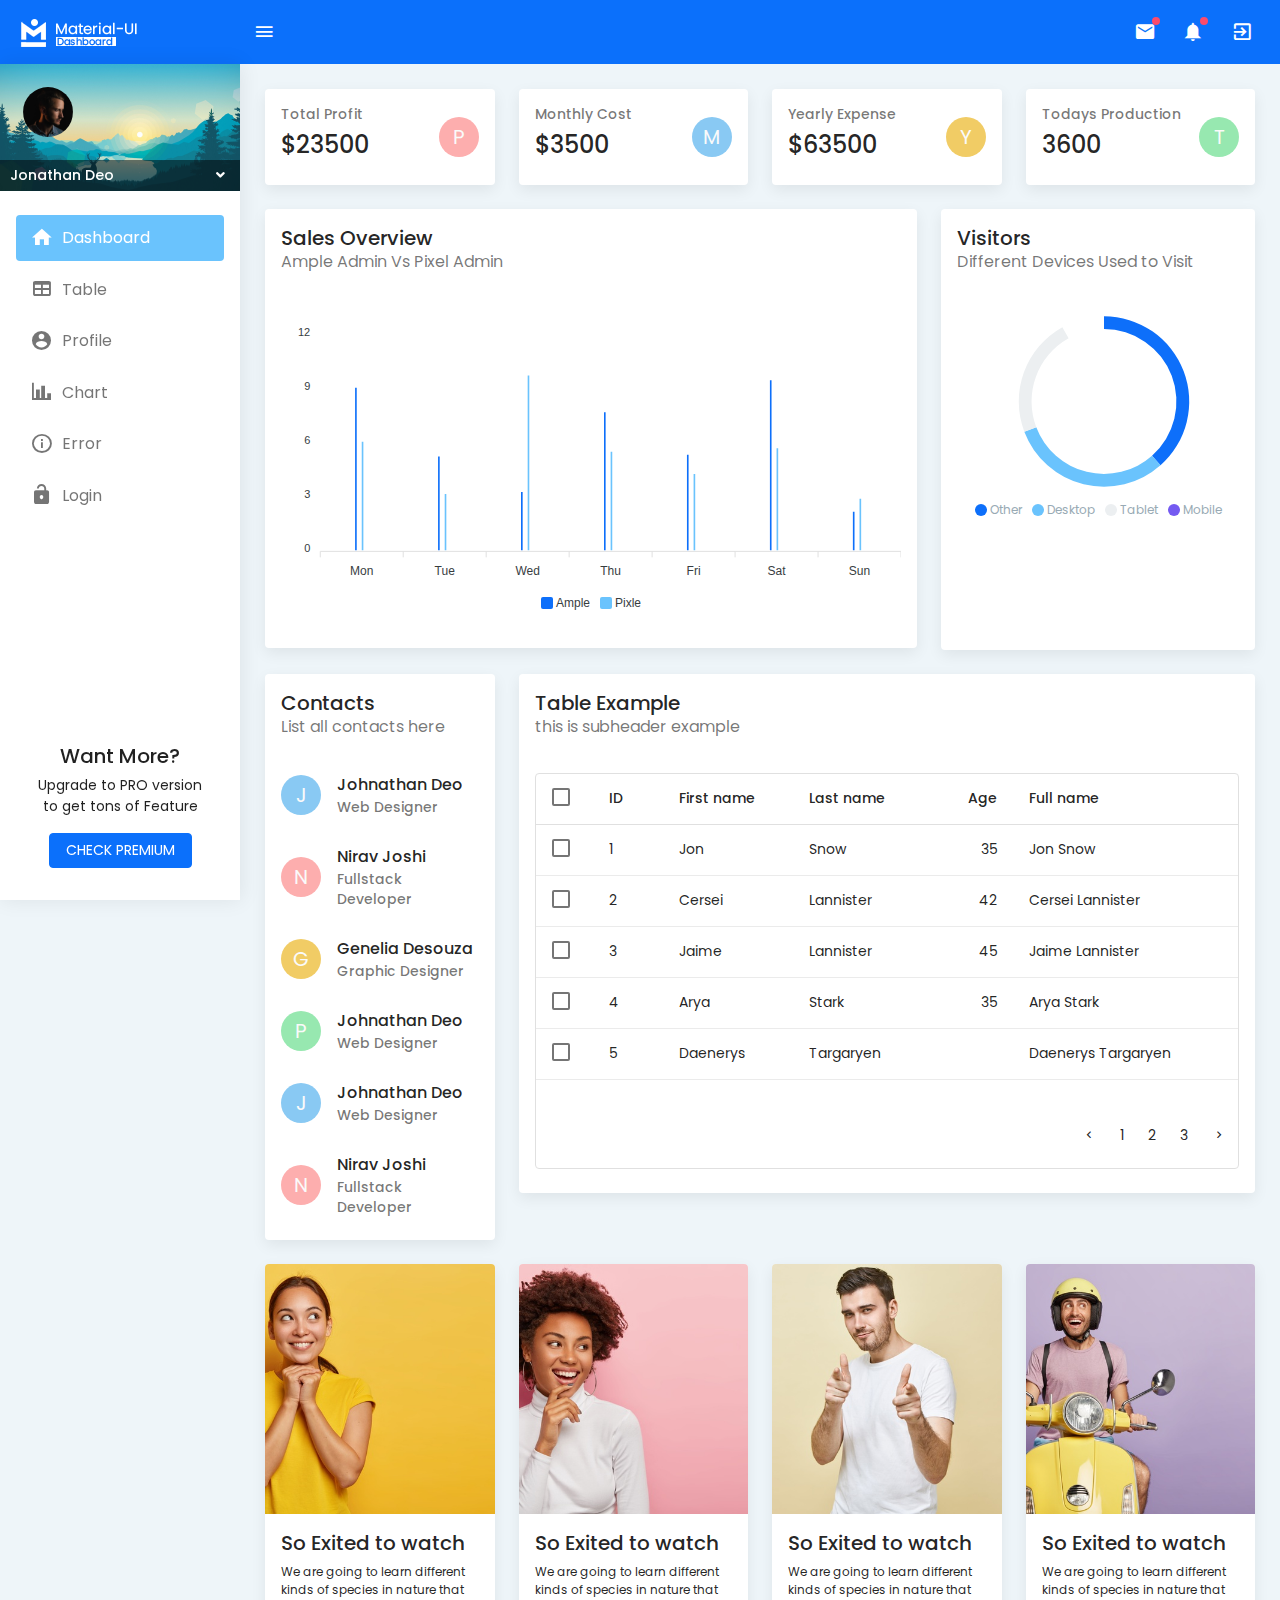
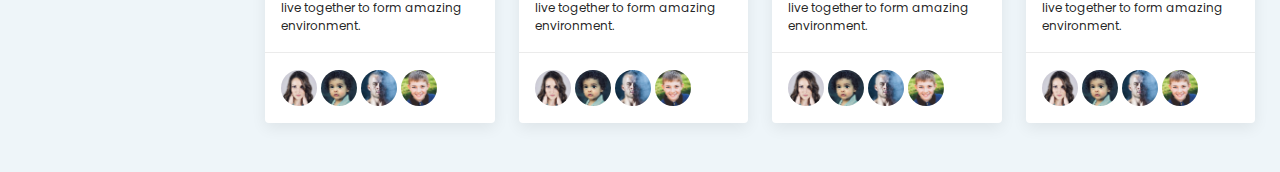
==== index.html @ 7cdb36c3 "Added Sections" ====
<!doctype html>
<html lang="en">
  <head>
    <!-- Required meta tags -->
    <meta charset="utf-8">
    <meta name="viewport" content="width=device-width, initial-scale=1">

    <!-- Css file -->
    <link rel="stylesheet" href="./css/style.css">
    <link rel="stylesheet" href="./apexcharts-bundle/dist/apexcharts.css">
    <title>Material-Ui Dashboard Free Bootstrap App - by Wrappixel</title>
  </head>
  <body>

    <!-- Header start -->
    <header class="top-navbar">
      <nav class="navbar navbar-expand-md navbar-light">
        <a class="d-block d-md-none sidebar-toggler" href="javascript:void(0)"><i class="fas fa-bars"></i></a>
        <div class="navbar-header">
          <a class="navbar-brand" href="index.html">
            <span>
              <img src="./images/logo-light-icon.png" alt="">
            </span>
            <span class="logo-text">
              <img src="./images/logo-light-text.png" alt="">
            </span>
          </a>
        </div>

        <button class="navbar-toggler shadow-none border-0" type="button" data-bs-toggle="collapse" data-bs-target="#navbarSupportedContent"
        aria-controls="navbarSupportedContent" aria-expanded="false" aria-label="Toggle navigation">
        <i class=" fas fa-ellipsis-h"></i>
        </button>

        <div class="collapse navbar-collapse" id="navbarSupportedContent">
          <ul class="navbar-nav me-auto toggle-minimize">
            <li class="nav-item">
              <a class="nav-link active" aria-current="page" href="#"><i class="mdi mdi-menu"></i></a>
            </li>
          </ul>
          <ul class="navbar-nav">
            <li class="nav-item dropdown">
              <a class="nav-link dropdown-toggle" href="#" id="navbarDropdown" role="button" data-bs-toggle="dropdown"
                aria-expanded="false">
                <i class="mdi mdi-email"></i>
                <div class="notify">
                  <span class="point"></span>
                </div>
              </a>
            </li>
            <li class="nav-item dropdown">
              <a class="nav-link dropdown-toggle" href="#" id="navbarDropdown" role="button" data-bs-toggle="dropdown"
                aria-expanded="false">
                <i class="mdi mdi-bell"></i>
                <div class="notify">
                  <span class="point"></span>
                </div>
              </a>
            </li>
            <li class="nav-item">
              <a class="nav-link active" aria-current="page" href="#"><i class="mdi mdi-login-variant"></i></a>
            </li>
          </ul>
        </div>
      </nav>
    </header>
    <!-- Header end -->

    <!-- Left sidebar start-->
    <aside class="left-sidebar">
      <div class="scroll-sidebar">
        <div class="user-profile">
          <div class="profile-img">
            <img class="img-fluid rounded-circle" src="./images/users/user_1.png" alt="">
          </div>
          <div class="profile-text dropdown">
            <a class="dropdown-toggle text-white d-flex align-items-center justify-content-between" href="#" role="button" id="dropdownMenuLink" data-bs-toggle="dropdown" aria-expanded="false">
              <span>Jonathan Deo</span> 
              <i class="fas fa-angle-down "></i>
            </a>
            <ul class="dropdown-menu" aria-labelledby="dropdownMenuLink">
              <li><a class="dropdown-item" href="#">Profile</a></li>
              <li><a class="dropdown-item" href="#">My account</a></li>
              <li><a class="dropdown-item" href="#">Logout</a></li>
            </ul>
          </div>
        </div>

        <nav class="sidebar-nav"> 
          <ul>
            <li class="sidebar-item">
              <a href="index.html" class="sidebar-link active">
                <i class="mdi mdi-home"></i>
                <span class="hide-menu">Dashboard</span>
              </a>
            </li>
            <li class="sidebar-item">
              <a href="table.html" class="sidebar-link">
                <i class="mdi mdi-table"></i>
                <span class="hide-menu">Table</span>
              </a>
            </li>
            <li class="sidebar-item">
              <a href="profile.html" class="sidebar-link">
                <i class="mdi mdi-account-circle"></i>
                <span class="hide-menu">Profile</span>
              </a>
            </li>
            <li class="sidebar-item">
              <a href="chart.html" class="sidebar-link">
                <i class="mdi mdi-chart-bar"></i>
                <span class="hide-menu">Chart</span>
              </a>
            </li>
            <li class="sidebar-item">
              <a href="error.html" class="sidebar-link">
                <i class="mdi mdi-information-outline"></i>
                <span class="hide-menu">Error</span>
              </a>
            </li>
            <li class="sidebar-item">
              <a href="login.html" class="sidebar-link">
                <i class="mdi mdi-lock-open"></i>
                <span class="hide-menu">Login</span>
              </a>
            </li>
          </ul>
        </nav>
        <div class="flex-grow-1"></div>
        <div class="feature-box text-center">
          <h4>Want More?</h4>
          <p>Upgrade to PRO version to get tons of Feature</p>
          <button class="btn btn-primary mt-3">Check Premium</button>
        </div>
      </div>
    </aside>
    <!-- left sidebar end -->

    <div class="main-wrapper">
      <div class="container-fluid">
        <div class="row">
          <div class="col-xl-3">
            <div class="card">
              <div class="card-body">
                <div class="d-flex justify-content-between align-items-center">
                  <div>
                    <h6 class="text-secondary">Total Profit</h6>
                    <h3>$23500</h3>
                  </div>
                  <div class="rounded bg-pink rounded-circle text-center">P</div>
                </div>
              </div>
            </div>
          </div>
          <div class="col-xl-3">
            <div class="card">
              <div class="card-body">
                <div class="d-flex justify-content-between align-items-center">
                  <div>
                    <h6 class="text-secondary">Monthly Cost</h6>
                    <h3>$3500</h3>
                  </div>
                  <div class="rounded bg-info rounded-circle text-center">M</div>
                </div>
              </div>
            </div>
          </div>
          <div class="col-xl-3">
            <div class="card">
              <div class="card-body">
                <div class="d-flex justify-content-between align-items-center">
                  <div>
                    <h6 class="text-secondary">Yearly Expense</h6>
                    <h3>$63500</h3>
                  </div>
                  <div class="rounded bg-warning rounded-circle text-center">Y</div>
                </div>
              </div>
            </div>
          </div>
          <div class="col-xl-3">
            <div class="card">
              <div class="card-body">
                <div class="d-flex justify-content-between align-items-center">
                  <div>
                    <h6 class="text-secondary">Todays Production</h6>
                    <h3>3600</h3>
                  </div>
                  <div class="rounded bg-success rounded-circle text-center">T</div>
                </div>
              </div>
            </div>
          </div>
        </div>

        <div class="row">
          <div class="col-xl-8">
            <div class="card">
              <div class="card-body">
                <h4 class="card-title">Sales Overview</h4>
                <p class="card-subtitle">Ample Admin Vs Pixel Admin</p>
              </div>
              <div class="card-body">
                  <div id="sales-overview"></div>
              </div>
            </div>
          </div>
          <div class="col-xl-4">
            <div class="card">
              <div class="card-body">
                <h4 class="card-title">Visitors</h4>
                <p class="card-subtitle">Different Devices Used to Visit</p>
              </div>
              <div class="card-body" style="height:359px;">
                <div id="visitors"></div>
              </div>
            </div>
          </div>
        </div>

        <div class="row">
          <div class="col-xl-3">
            <div class="card contacts">
              <div class="card-body">
                <h4 class="card-title">Contacts</h4>
                <p class="card-subtitle">List all contacts here</p>
              </div>
              <div class="card-body">
                <div class="d-flex align-items-center">
                  <div class="me-3">
                    <div class="rounded bg-info rounded-circle text-center">J</div>
                  </div>
                  <div>
                    <h5>Johnathan Deo</h5>
                    <h6 class="text-secondary">Web Designer</h6>
                  </div>
                </div>
                <div class="d-flex align-items-center">
                  <div class="me-3">
                    <div class="rounded bg-pink rounded-circle text-center">N</div>
                  </div>
                  <div>
                    <h5>Nirav Joshi</h5>
                    <h6 class="text-secondary">Fullstack Developer</h6>
                  </div>
                </div>
                <div class="d-flex align-items-center">
                  <div class="me-3">
                    <div class="rounded bg-warning rounded-circle text-center">G</div>
                  </div>
                  <div>
                    <h5>Genelia Desouza</h5>
                    <h6 class="text-secondary">Graphic Designer</h6>
                  </div>
                </div>
                <div class="d-flex align-items-center">
                  <div class="me-3">
                    <div class="rounded bg-success rounded-circle text-center">P</div>
                  </div>
                  <div>
                    <h5>Johnathan Deo</h5>
                    <h6 class="text-secondary">Web Designer</h6>
                  </div>
                </div>
                <div class="d-flex align-items-center">
                  <div class="me-3">
                    <div class="rounded bg-info rounded-circle text-center">J</div>
                  </div>
                  <div>
                    <h5>Johnathan Deo</h5>
                    <h6 class="text-secondary">Web Designer</h6>
                  </div>
                </div>
                <div class="d-flex align-items-center">
                  <div class="me-3">
                    <div class="rounded bg-pink rounded-circle text-center">N</div>
                  </div>
                  <div>
                    <h5>Nirav Joshi</h5>
                    <h6 class="text-secondary">Fullstack Developer</h6>
                  </div>
                </div>
              </div>
            </div>
          </div>

          <div class="col-xl-9">
            <div class="card">
              <div class="card-body">
                <h4 class="card-title">Table Example</h4>
                <p class="card-subtitle">this is subheader example</p>
              </div>
              <div class="card-body">
                <div class="table-responsive fs-6">
                  <table class="table text-truncate">
                    <thead>
                      <tr>
                        <th scope="col">
                          <div class="form-check">
                            <input class="form-check-input" type="checkbox" value="" id="flexCheckChecked">
                            <label class="form-check-label" for="flexCheckChecked"></label>
                          </div>
                        </th>
                        <th scope="col"><span class="fw-bold">ID</span></th>
                        <th scope="col"><span class="fw-bold">First name</span></th>
                        <th scope="col"><span class="fw-bold">Last name</span></th>
                        <th scope="col"><span class="fw-bold">Age</span></th>
                        <th scope="col"><span class="fw-bold">Full name</span></th>
                        <th scope="col"><span class="fw-bold"></span></th>
                      </tr>
                    </thead>
                    <tbody>
                      <tr>
                        <td scope="row">
                          <div class="form-check">
                            <input class="form-check-input" type="checkbox" value="" id="flexCheckChecked">
                            <label class="form-check-label" for="flexCheckChecked"></label>
                          </div>
                        </td>
                        <td><span class="fw-normal">1</span></td>
                        <td><span class="fw-normal">Jon</span></td>
                        <td><span class="fw-normal">Snow</span></td>
                        <td><span class="fw-normal">35</span></td>
                        <td><span class="fw-normal">Jon Snow</span></td>
                        <td><span class="fw-normal"></span></td>
                      </tr>
                      <tr>
                        <td scope="row">
                          <div class="form-check">
                            <input class="form-check-input" type="checkbox" value="" id="flexCheckChecked">
                            <label class="form-check-label" for="flexCheckChecked"></label>
                          </div>
                        </td>
                        <td><span class="fw-normal">2</span></td>
                        <td><span class="fw-normal">Cersei</span></td>
                        <td><span class="fw-normal">Lannister</span></td>
                        <td><span class="fw-normal">42</span></td>
                        <td><span class="fw-normal">Cersei Lannister</span></td>
                        <td><span class="fw-normal"></span></td>
                      </tr>
                      <tr>
                        <td scope="row">
                          <div class="form-check">
                            <input class="form-check-input" type="checkbox" value="" id="flexCheckChecked">
                            <label class="form-check-label" for="flexCheckChecked"></label>
                          </div>
                        </td>
                        <td><span class="fw-normal">3</span></td>
                        <td><span class="fw-normal">Jaime</span></td>
                        <td><span class="fw-normal">Lannister</span></td>
                        <td><span class="fw-normal">45</span></td>
                        <td><span class="fw-normal">Jaime Lannister</span></td>
                        <td><span class="fw-normal"></span></td>
                      </tr>
                      <tr>
                        <td scope="row">
                          <div class="form-check">
                            <input class="form-check-input" type="checkbox" value="" id="flexCheckChecked">
                            <label class="form-check-label" for="flexCheckChecked"></label>
                          </div>
                        </td>
                        <td><span class="fw-normal">4</span></td>
                        <td><span class="fw-normal">Arya</span></td>
                        <td><span class="fw-normal">Stark</span></td>
                        <td><span class="fw-normal">35</span></td>
                        <td><span class="fw-normal">Arya Stark</span></td>
                        <td><span class="fw-normal"></span></td>
                      </tr>
                      <tr>
                        <td scope="row">
                          <div class="form-check">
                            <input class="form-check-input" type="checkbox" value="" id="flexCheckChecked">
                            <label class="form-check-label" for="flexCheckChecked"></label>
                          </div>
                        </td>
                        <td><span class="fw-normal">5</span></td>
                        <td><span class="fw-normal">Daenerys</span></td>
                        <td><span class="fw-normal">Targaryen</span></td>
                        <td><span class="fw-normal"></span></td>
                        <td><span class="fw-normal">Daenerys Targaryen</span></td>
                        <td><span class="fw-normal"></span></td>
                      </tr>
                    </tbody>
                  </table>
                  <div class="d-flex justify-content-end">
                    <nav aria-label="Page navigation example">
                      <ul class="pagination">
                        <li class="page-item">
                          <a class="page-link" href="#" aria-label="Previous">
                            <span aria-hidden="true"><i class="mdi mdi-chevron-left"></i></span>
                          </a>
                        </li>
                        <li class="page-item"><a class="page-link" href="#">1</a></li>
                        <li class="page-item"><a class="page-link" href="#">2</a></li>
                        <li class="page-item"><a class="page-link" href="#">3</a></li>
                        <li class="page-item">
                          <a class="page-link" href="#" aria-label="Next">
                            <span aria-hidden="true"><i class="mdi mdi-chevron-right"></i></span>
                          </a>
                        </li>
                      </ul>
                    </nav>
                  </div>
                </div>
              </div>
            </div>
          </div>
        </div>

        <div class="row">
          <div class="col-xl-3">
            <div class="card img-box">
              <div class="bg-img1"></div>
              <div class="card-body border-bottom">
                <h4 class="card-title mb-2">So Exited to watch</h4>
                <p>We are going to learn different kinds of species in nature that live together to form amazing environment.</p>
              </div>
              <div class="card-body">
                <div class="d-flex">
                  <div><img class="rounded rounded-circle" src="./images/users/user_2.jpg" alt=""></div>
                  <div><img class="rounded rounded-circle" src="./images/users/user_3.jpg" alt=""></div>
                  <div><img class="rounded rounded-circle" src="./images/users/user_4.jpg" alt=""></div>
                  <div><img class="rounded rounded-circle" src="./images/users/user_5.jpg" alt=""></div>
                </div>
              </div>
            </div>
          </div>
          <div class="col-xl-3">
            <div class="card img-box">
              <div class="bg-img2"></div>
              <div class="card-body border-bottom">
                <h4 class="card-title mb-2">So Exited to watch</h4>
                <p>We are going to learn different kinds of species in nature that live together to form amazing environment.</p>
              </div>
              <div class="card-body">
                <div class="d-flex">
                  <div><img class="rounded rounded-circle" src="./images/users/user_2.jpg" alt=""></div>
                  <div><img class="rounded rounded-circle" src="./images/users/user_3.jpg" alt=""></div>
                  <div><img class="rounded rounded-circle" src="./images/users/user_4.jpg" alt=""></div>
                  <div><img class="rounded rounded-circle" src="./images/users/user_5.jpg" alt=""></div>
                </div>
              </div>
            </div>
          </div>
          <div class="col-xl-3">
            <div class="card img-box">
              <div class="bg-img3"></div>
              <div class="card-body border-bottom">
                <h4 class="card-title mb-2">So Exited to watch</h4>
                <p>We are going to learn different kinds of species in nature that live together to form amazing environment.</p>
              </div>
              <div class="card-body">
                <div class="d-flex">
                  <div><img class="rounded rounded-circle" src="./images/users/user_2.jpg" alt=""></div>
                  <div><img class="rounded rounded-circle" src="./images/users/user_3.jpg" alt=""></div>
                  <div><img class="rounded rounded-circle" src="./images/users/user_4.jpg" alt=""></div>
                  <div><img class="rounded rounded-circle" src="./images/users/user_5.jpg" alt=""></div>
                </div>
              </div>
            </div>
          </div>
          <div class="col-xl-3">
            <div class="card img-box">
              <div class="bg-img4"></div>
              <div class="card-body border-bottom">
                <h4 class="card-title mb-2">So Exited to watch</h4>
                <p>We are going to learn different kinds of species in nature that live together to form amazing environment.</p>
              </div>
              <div class="card-body">
                <div class="d-flex">
                  <div><img class="rounded rounded-circle" src="./images/users/user_2.jpg" alt=""></div>
                  <div><img class="rounded rounded-circle" src="./images/users/user_3.jpg" alt=""></div>
                  <div><img class="rounded rounded-circle" src="./images/users/user_4.jpg" alt=""></div>
                  <div><img class="rounded rounded-circle" src="./images/users/user_5.jpg" alt=""></div>
                </div>
              </div>
            </div>
          </div>
        </div>
      </div>
    </div>

    <!-- Required js file -->
    <script src="./js/jquery.min.js"></script>
    <script src="./js/bootstrap.bundle.min.js"></script>
    <script src="./apexcharts-bundle/dist/apexcharts.min.js"></script>
    <script src="./js/dashboard1.js"></script>
    <script src="./js/custom.js"></script>
    
  </body>
</html>
---- apexcharts-bundle/dist/apexcharts.css ----
.apexcharts-canvas {
  position: relative;
  user-select: none;
  /* cannot give overflow: hidden as it will crop tooltips which overflow outside chart area */
}


/* scrollbar is not visible by default for legend, hence forcing the visibility */
.apexcharts-canvas ::-webkit-scrollbar {
  -webkit-appearance: none;
  width: 6px;
}

.apexcharts-canvas ::-webkit-scrollbar-thumb {
  border-radius: 4px;
  background-color: rgba(0, 0, 0, .5);
  box-shadow: 0 0 1px rgba(255, 255, 255, .5);
  -webkit-box-shadow: 0 0 1px rgba(255, 255, 255, .5);
}


.apexcharts-inner {
  position: relative;
}

.apexcharts-text tspan {
  font-family: inherit;
}

.legend-mouseover-inactive {
  transition: 0.15s ease all;
  opacity: 0.20;
}

.apexcharts-series-collapsed {
  opacity: 0;
}

.apexcharts-tooltip {
  border-radius: 5px;
  box-shadow: 2px 2px 6px -4px #999;
  cursor: default;
  font-size: 14px;
  left: 62px;
  opacity: 0;
  pointer-events: none;
  position: absolute;
  top: 20px;
  display: flex;
  flex-direction: column;
  overflow: hidden;
  white-space: nowrap;
  z-index: 12;
  transition: 0.15s ease all;
}

.apexcharts-tooltip.apexcharts-active {
  opacity: 1;
  transition: 0.15s ease all;
}

.apexcharts-tooltip.apexcharts-theme-light {
  border: 1px solid #e3e3e3;
  background: rgba(255, 255, 255, 0.96);
}

.apexcharts-tooltip.apexcharts-theme-dark {
  color: #fff;
  background: rgba(30, 30, 30, 0.8);
}

.apexcharts-tooltip * {
  font-family: inherit;
}


.apexcharts-tooltip-title {
  padding: 6px;
  font-size: 15px;
  margin-bottom: 4px;
}

.apexcharts-tooltip.apexcharts-theme-light .apexcharts-tooltip-title {
  background: #ECEFF1;
  border-bottom: 1px solid #ddd;
}

.apexcharts-tooltip.apexcharts-theme-dark .apexcharts-tooltip-title {
  background: rgba(0, 0, 0, 0.7);
  border-bottom: 1px solid #333;
}

.apexcharts-tooltip-text-value,
.apexcharts-tooltip-text-z-value {
  display: inline-block;
  font-weight: 600;
  margin-left: 5px;
}

.apexcharts-tooltip-text-z-label:empty,
.apexcharts-tooltip-text-z-value:empty {
  display: none;
}

.apexcharts-tooltip-text-value,
.apexcharts-tooltip-text-z-value {
  font-weight: 600;
}

.apexcharts-tooltip-marker {
  width: 12px;
  height: 12px;
  position: relative;
  top: 0px;
  margin-right: 10px;
  border-radius: 50%;
}

.apexcharts-tooltip-series-group {
  padding: 0 10px;
  display: none;
  text-align: left;
  justify-content: left;
  align-items: center;
}

.apexcharts-tooltip-series-group.apexcharts-active .apexcharts-tooltip-marker {
  opacity: 1;
}

.apexcharts-tooltip-series-group.apexcharts-active,
.apexcharts-tooltip-series-group:last-child {
  padding-bottom: 4px;
}

.apexcharts-tooltip-series-group-hidden {
  opacity: 0;
  height: 0;
  line-height: 0;
  padding: 0 !important;
}

.apexcharts-tooltip-y-group {
  padding: 6px 0 5px;
}

.apexcharts-tooltip-box, .apexcharts-custom-tooltip {
  padding: 4px 8px;
}

.apexcharts-tooltip-boxPlot {
  display: flex;
  flex-direction: column-reverse;
}

.apexcharts-tooltip-box>div {
  margin: 4px 0;
}

.apexcharts-tooltip-box span.value {
  font-weight: bold;
}

.apexcharts-tooltip-rangebar {
  padding: 5px 8px;
}

.apexcharts-tooltip-rangebar .category {
  font-weight: 600;
  color: #777;
}

.apexcharts-tooltip-rangebar .series-name {
  font-weight: bold;
  display: block;
  margin-bottom: 5px;
}

.apexcharts-xaxistooltip {
  opacity: 0;
  padding: 9px 10px;
  pointer-events: none;
  color: #373d3f;
  font-size: 13px;
  text-align: center;
  border-radius: 2px;
  position: absolute;
  z-index: 10;
  background: #ECEFF1;
  border: 1px solid #90A4AE;
  transition: 0.15s ease all;
}

.apexcharts-xaxistooltip.apexcharts-theme-dark {
  background: rgba(0, 0, 0, 0.7);
  border: 1px solid rgba(0, 0, 0, 0.5);
  color: #fff;
}

.apexcharts-xaxistooltip:after,
.apexcharts-xaxistooltip:before {
  left: 50%;
  border: solid transparent;
  content: " ";
  height: 0;
  width: 0;
  position: absolute;
  pointer-events: none;
}

.apexcharts-xaxistooltip:after {
  border-color: rgba(236, 239, 241, 0);
  border-width: 6px;
  margin-left: -6px;
}

.apexcharts-xaxistooltip:before {
  border-color: rgba(144, 164, 174, 0);
  border-width: 7px;
  margin-left: -7px;
}

.apexcharts-xaxistooltip-bottom:after,
.apexcharts-xaxistooltip-bottom:before {
  bottom: 100%;
}

.apexcharts-xaxistooltip-top:after,
.apexcharts-xaxistooltip-top:before {
  top: 100%;
}

.apexcharts-xaxistooltip-bottom:after {
  border-bottom-color: #ECEFF1;
}

.apexcharts-xaxistooltip-bottom:before {
  border-bottom-color: #90A4AE;
}

.apexcharts-xaxistooltip-bottom.apexcharts-theme-dark:after {
  border-bottom-color: rgba(0, 0, 0, 0.5);
}

.apexcharts-xaxistooltip-bottom.apexcharts-theme-dark:before {
  border-bottom-color: rgba(0, 0, 0, 0.5);
}

.apexcharts-xaxistooltip-top:after {
  border-top-color: #ECEFF1
}

.apexcharts-xaxistooltip-top:before {
  border-top-color: #90A4AE;
}

.apexcharts-xaxistooltip-top.apexcharts-theme-dark:after {
  border-top-color: rgba(0, 0, 0, 0.5);
}

.apexcharts-xaxistooltip-top.apexcharts-theme-dark:before {
  border-top-color: rgba(0, 0, 0, 0.5);
}

.apexcharts-xaxistooltip.apexcharts-active {
  opacity: 1;
  transition: 0.15s ease all;
}

.apexcharts-yaxistooltip {
  opacity: 0;
  padding: 4px 10px;
  pointer-events: none;
  color: #373d3f;
  font-size: 13px;
  text-align: center;
  border-radius: 2px;
  position: absolute;
  z-index: 10;
  background: #ECEFF1;
  border: 1px solid #90A4AE;
}

.apexcharts-yaxistooltip.apexcharts-theme-dark {
  background: rgba(0, 0, 0, 0.7);
  border: 1px solid rgba(0, 0, 0, 0.5);
  color: #fff;
}

.apexcharts-yaxistooltip:after,
.apexcharts-yaxistooltip:before {
  top: 50%;
  border: solid transparent;
  content: " ";
  height: 0;
  width: 0;
  position: absolute;
  pointer-events: none;
}

.apexcharts-yaxistooltip:after {
  border-color: rgba(236, 239, 241, 0);
  border-width: 6px;
  margin-top: -6px;
}

.apexcharts-yaxistooltip:before {
  border-color: rgba(144, 164, 174, 0);
  border-width: 7px;
  margin-top: -7px;
}

.apexcharts-yaxistooltip-left:after,
.apexcharts-yaxistooltip-left:before {
  left: 100%;
}

.apexcharts-yaxistooltip-right:after,
.apexcharts-yaxistooltip-right:before {
  right: 100%;
}

.apexcharts-yaxistooltip-left:after {
  border-left-color: #ECEFF1;
}

.apexcharts-yaxistooltip-left:before {
  border-left-color: #90A4AE;
}

.apexcharts-yaxistooltip-left.apexcharts-theme-dark:after {
  border-left-color: rgba(0, 0, 0, 0.5);
}

.apexcharts-yaxistooltip-left.apexcharts-theme-dark:before {
  border-left-color: rgba(0, 0, 0, 0.5);
}

.apexcharts-yaxistooltip-right:after {
  border-right-color: #ECEFF1;
}

.apexcharts-yaxistooltip-right:before {
  border-right-color: #90A4AE;
}

.apexcharts-yaxistooltip-right.apexcharts-theme-dark:after {
  border-right-color: rgba(0, 0, 0, 0.5);
}

.apexcharts-yaxistooltip-right.apexcharts-theme-dark:before {
  border-right-color: rgba(0, 0, 0, 0.5);
}

.apexcharts-yaxistooltip.apexcharts-active {
  opacity: 1;
}

.apexcharts-yaxistooltip-hidden {
  display: none;
}

.apexcharts-xcrosshairs,
.apexcharts-ycrosshairs {
  pointer-events: none;
  opacity: 0;
  transition: 0.15s ease all;
}

.apexcharts-xcrosshairs.apexcharts-active,
.apexcharts-ycrosshairs.apexcharts-active {
  opacity: 1;
  transition: 0.15s ease all;
}

.apexcharts-ycrosshairs-hidden {
  opacity: 0;
}

.apexcharts-selection-rect {
  cursor: move;
}

.svg_select_boundingRect, .svg_select_points_rot {
  pointer-events: none;
  opacity: 0;
  visibility: hidden;
}
.apexcharts-selection-rect + g .svg_select_boundingRect,
.apexcharts-selection-rect + g .svg_select_points_rot {
  opacity: 0;
  visibility: hidden;
}

.apexcharts-selection-rect + g .svg_select_points_l,
.apexcharts-selection-rect + g .svg_select_points_r {
  cursor: ew-resize;
  opacity: 1;
  visibility: visible;
}

.svg_select_points {
  fill: #efefef;
  stroke: #333;
  rx: 2;
}

.apexcharts-svg.apexcharts-zoomable.hovering-zoom {
  cursor: crosshair
}

.apexcharts-svg.apexcharts-zoomable.hovering-pan {
  cursor: move
}

.apexcharts-zoom-icon,
.apexcharts-zoomin-icon,
.apexcharts-zoomout-icon,
.apexcharts-reset-icon,
.apexcharts-pan-icon,
.apexcharts-selection-icon,
.apexcharts-menu-icon,
.apexcharts-toolbar-custom-icon {
  cursor: pointer;
  width: 20px;
  height: 20px;
  line-height: 24px;
  color: #6E8192;
  text-align: center;
}

.apexcharts-zoom-icon svg,
.apexcharts-zoomin-icon svg,
.apexcharts-zoomout-icon svg,
.apexcharts-reset-icon svg,
.apexcharts-menu-icon svg {
  fill: #6E8192;
}

.apexcharts-selection-icon svg {
  fill: #444;
  transform: scale(0.76)
}

.apexcharts-theme-dark .apexcharts-zoom-icon svg,
.apexcharts-theme-dark .apexcharts-zoomin-icon svg,
.apexcharts-theme-dark .apexcharts-zoomout-icon svg,
.apexcharts-theme-dark .apexcharts-reset-icon svg,
.apexcharts-theme-dark .apexcharts-pan-icon svg,
.apexcharts-theme-dark .apexcharts-selection-icon svg,
.apexcharts-theme-dark .apexcharts-menu-icon svg,
.apexcharts-theme-dark .apexcharts-toolbar-custom-icon svg {
  fill: #f3f4f5;
}

.apexcharts-canvas .apexcharts-zoom-icon.apexcharts-selected svg,
.apexcharts-canvas .apexcharts-selection-icon.apexcharts-selected svg,
.apexcharts-canvas .apexcharts-reset-zoom-icon.apexcharts-selected svg {
  fill: #008FFB;
}

.apexcharts-theme-light .apexcharts-selection-icon:not(.apexcharts-selected):hover svg,
.apexcharts-theme-light .apexcharts-zoom-icon:not(.apexcharts-selected):hover svg,
.apexcharts-theme-light .apexcharts-zoomin-icon:hover svg,
.apexcharts-theme-light .apexcharts-zoomout-icon:hover svg,
.apexcharts-theme-light .apexcharts-reset-icon:hover svg,
.apexcharts-theme-light .apexcharts-menu-icon:hover svg {
  fill: #333;
}

.apexcharts-selection-icon,
.apexcharts-menu-icon {
  position: relative;
}

.apexcharts-reset-icon {
  margin-left: 5px;
}

.apexcharts-zoom-icon,
.apexcharts-reset-icon,
.apexcharts-menu-icon {
  transform: scale(0.85);
}

.apexcharts-zoomin-icon,
.apexcharts-zoomout-icon {
  transform: scale(0.7)
}

.apexcharts-zoomout-icon {
  margin-right: 3px;
}

.apexcharts-pan-icon {
  transform: scale(0.62);
  position: relative;
  left: 1px;
  top: 0px;
}

.apexcharts-pan-icon svg {
  fill: #fff;
  stroke: #6E8192;
  stroke-width: 2;
}

.apexcharts-pan-icon.apexcharts-selected svg {
  stroke: #008FFB;
}

.apexcharts-pan-icon:not(.apexcharts-selected):hover svg {
  stroke: #333;
}

.apexcharts-toolbar {
  position: absolute;
  z-index: 11;
  max-width: 176px;
  text-align: right;
  border-radius: 3px;
  padding: 0px 6px 2px 6px;
  display: flex;
  justify-content: space-between;
  align-items: center;
}

.apexcharts-menu {
  background: #fff;
  position: absolute;
  top: 100%;
  border: 1px solid #ddd;
  border-radius: 3px;
  padding: 3px;
  right: 10px;
  opacity: 0;
  min-width: 110px;
  transition: 0.15s ease all;
  pointer-events: none;
}

.apexcharts-menu.apexcharts-menu-open {
  opacity: 1;
  pointer-events: all;
  transition: 0.15s ease all;
}

.apexcharts-menu-item {
  padding: 6px 7px;
  font-size: 12px;
  cursor: pointer;
}

.apexcharts-theme-light .apexcharts-menu-item:hover {
  background: #eee;
}

.apexcharts-theme-dark .apexcharts-menu {
  background: rgba(0, 0, 0, 0.7);
  color: #fff;
}

@media screen and (min-width: 768px) {
  .apexcharts-canvas:hover .apexcharts-toolbar {
    opacity: 1;
  }
}

.apexcharts-datalabel.apexcharts-element-hidden {
  opacity: 0;
}

.apexcharts-pie-label,
.apexcharts-datalabels,
.apexcharts-datalabel,
.apexcharts-datalabel-label,
.apexcharts-datalabel-value {
  cursor: default;
  pointer-events: none;
}

.apexcharts-pie-label-delay {
  opacity: 0;
  animation-name: opaque;
  animation-duration: 0.3s;
  animation-fill-mode: forwards;
  animation-timing-function: ease;
}

.apexcharts-canvas .apexcharts-element-hidden {
  opacity: 0;
}

.apexcharts-hide .apexcharts-series-points {
  opacity: 0;
}

.apexcharts-gridline,
.apexcharts-annotation-rect,
.apexcharts-tooltip .apexcharts-marker,
.apexcharts-area-series .apexcharts-area,
.apexcharts-line,
.apexcharts-zoom-rect,
.apexcharts-toolbar svg,
.apexcharts-area-series .apexcharts-series-markers .apexcharts-marker.no-pointer-events,
.apexcharts-line-series .apexcharts-series-markers .apexcharts-marker.no-pointer-events,
.apexcharts-radar-series path,
.apexcharts-radar-series polygon {
  pointer-events: none;
}


/* markers */

.apexcharts-marker {
  transition: 0.15s ease all;
}

@keyframes opaque {
  0% {
    opacity: 0;
  }
  100% {
    opacity: 1;
  }
}


/* Resize generated styles */

@keyframes resizeanim {
  from {
    opacity: 0;
  }
  to {
    opacity: 0;
  }
}

.resize-triggers {
  animation: 1ms resizeanim;
  visibility: hidden;
  opacity: 0;
}

.resize-triggers,
.resize-triggers>div,
.contract-trigger:before {
  content: " ";
  display: block;
  position: absolute;
  top: 0;
  left: 0;
  height: 100%;
  width: 100%;
  overflow: hidden;
}

.resize-triggers>div {
  background: #eee;
  overflow: auto;
}

.contract-trigger:before {
  width: 200%;
  height: 200%;
}
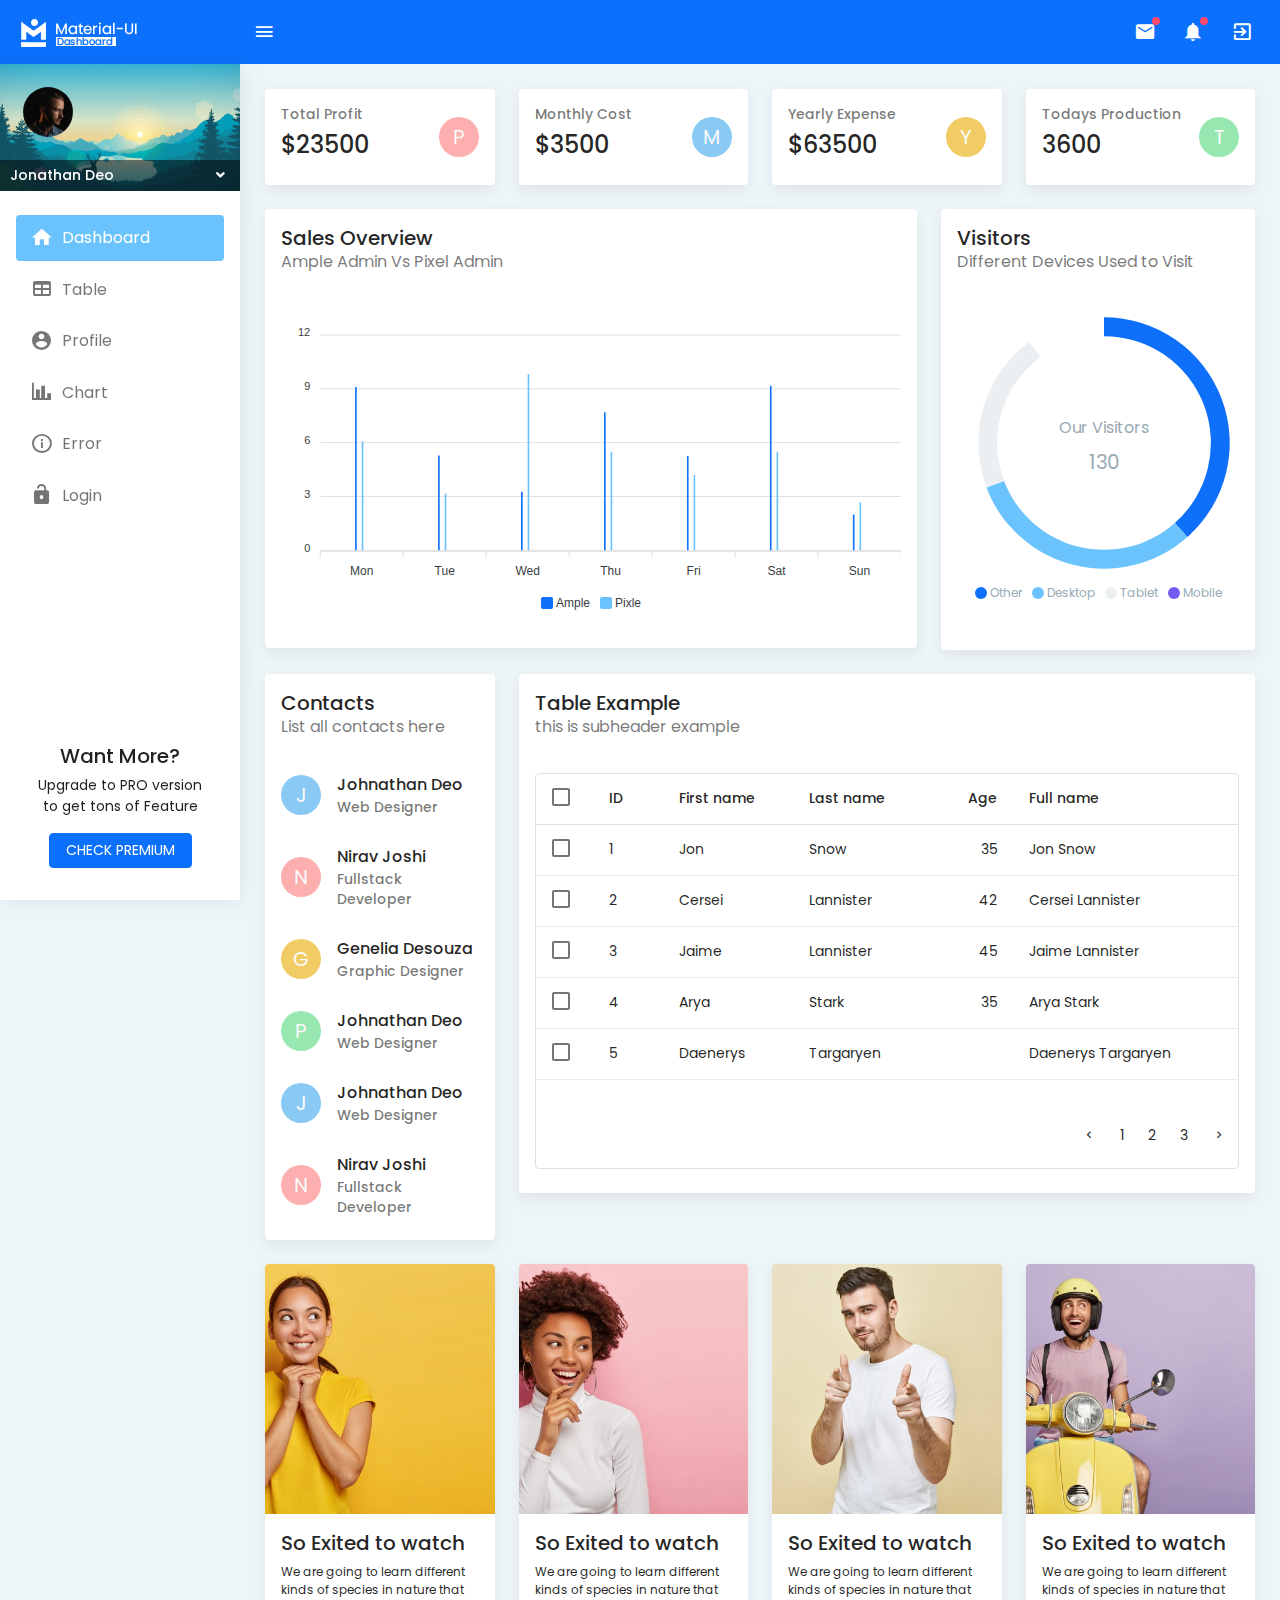
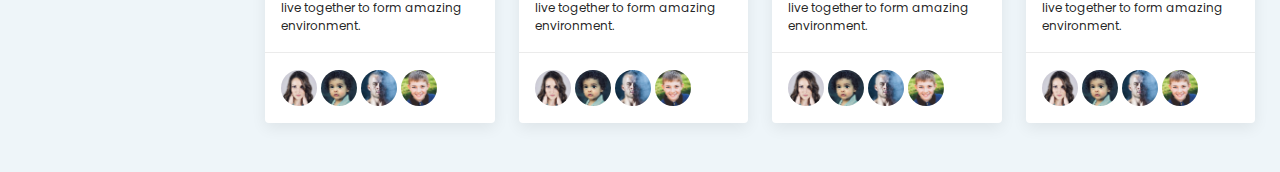
==== commit 8b9a19af: "Fixes" ====
--- a/index.html
+++ b/index.html
@@ -12,26 +12,29 @@
   </head>
   <body>
 
-    <!-- Header start -->
+    <!-- Header Start -->
     <header class="top-navbar">
-      <nav class="navbar navbar-expand-md navbar-light">
-        <a class="d-block d-md-none sidebar-toggler" href="javascript:void(0)"><i class="fas fa-bars"></i></a>
+      <nav class="navbar navbar-expand navbar-light">
         <div class="navbar-header">
+
+          <!-- navbar logo -->
           <a class="navbar-brand" href="index.html">
             <span>
-              <img src="./images/logo-light-icon.png" alt="">
+              <img src="./images/logo-light-icon.png" alt="light icon">
             </span>
             <span class="logo-text">
-              <img src="./images/logo-light-text.png" alt="">
+              <img src="./images/logo-light-text.png" alt="light text">
             </span>
           </a>
         </div>
 
+        <!-- collapse button -->
         <button class="navbar-toggler shadow-none border-0" type="button" data-bs-toggle="collapse" data-bs-target="#navbarSupportedContent"
         aria-controls="navbarSupportedContent" aria-expanded="false" aria-label="Toggle navigation">
         <i class=" fas fa-ellipsis-h"></i>
         </button>
 
+        <!-- navbar items -->
         <div class="collapse navbar-collapse" id="navbarSupportedContent">
           <ul class="navbar-nav me-auto toggle-minimize">
             <li class="nav-item">
@@ -64,14 +67,14 @@
         </div>
       </nav>
     </header>
-    <!-- Header end -->
-
-    <!-- Left sidebar start-->
+    <!-- Header End -->
+
+    <!-- Left sidebar Start-->
     <aside class="left-sidebar">
       <div class="scroll-sidebar">
         <div class="user-profile">
           <div class="profile-img">
-            <img class="img-fluid rounded-circle" src="./images/users/user_1.png" alt="">
+            <img class="img-fluid rounded-circle" src="./images/users/user_1.png" alt="user 1">
           </div>
           <div class="profile-text dropdown">
             <a class="dropdown-toggle text-white d-flex align-items-center justify-content-between" href="#" role="button" id="dropdownMenuLink" data-bs-toggle="dropdown" aria-expanded="false">
@@ -134,12 +137,13 @@
         </div>
       </div>
     </aside>
-    <!-- left sidebar end -->
+    <!-- left sidebar End -->
 
     <div class="main-wrapper">
       <div class="container-fluid">
         <div class="row">
-          <div class="col-xl-3">
+          <!-- column -->
+          <div class="col-lg-3 col-sm-6">
             <div class="card">
               <div class="card-body">
                 <div class="d-flex justify-content-between align-items-center">
@@ -152,7 +156,8 @@
               </div>
             </div>
           </div>
-          <div class="col-xl-3">
+          <!-- column -->
+          <div class="col-lg-3 col-sm-6">
             <div class="card">
               <div class="card-body">
                 <div class="d-flex justify-content-between align-items-center">
@@ -165,7 +170,8 @@
               </div>
             </div>
           </div>
-          <div class="col-xl-3">
+          <!-- column -->
+          <div class="col-lg-3 col-sm-6">
             <div class="card">
               <div class="card-body">
                 <div class="d-flex justify-content-between align-items-center">
@@ -178,7 +184,8 @@
               </div>
             </div>
           </div>
-          <div class="col-xl-3">
+          <!-- column -->
+          <div class="col-lg-3 col-sm-6">
             <div class="card">
               <div class="card-body">
                 <div class="d-flex justify-content-between align-items-center">
@@ -194,7 +201,8 @@
         </div>
 
         <div class="row">
-          <div class="col-xl-8">
+          <div class="col-lg-8">
+            <!-- Sales Overview Start -->
             <div class="card">
               <div class="card-body">
                 <h4 class="card-title">Sales Overview</h4>
@@ -204,8 +212,10 @@
                   <div id="sales-overview"></div>
               </div>
             </div>
-          </div>
-          <div class="col-xl-4">
+            <!-- Sales Overview End -->
+          </div>
+          <div class="col-lg-4">
+            <!-- Visitors Start -->
             <div class="card">
               <div class="card-body">
                 <h4 class="card-title">Visitors</h4>
@@ -215,11 +225,13 @@
                 <div id="visitors"></div>
               </div>
             </div>
+            <!-- Visitors End -->
           </div>
         </div>
 
         <div class="row">
-          <div class="col-xl-3">
+          <div class="col-lg-3">
+            <!-- Contacts Start -->
             <div class="card contacts">
               <div class="card-body">
                 <h4 class="card-title">Contacts</h4>
@@ -282,9 +294,11 @@
                 </div>
               </div>
             </div>
-          </div>
-
-          <div class="col-xl-9">
+            <!-- Contacts End -->
+          </div>
+
+          <div class="col-lg-9">
+            <!-- Table Example Start -->
             <div class="card">
               <div class="card-body">
                 <h4 class="card-title">Table Example</h4>
@@ -293,6 +307,7 @@
               <div class="card-body">
                 <div class="table-responsive fs-6">
                   <table class="table text-truncate">
+                    <!-- Table Header Start-->
                     <thead>
                       <tr>
                         <th scope="col">
@@ -309,6 +324,9 @@
                         <th scope="col"><span class="fw-bold"></span></th>
                       </tr>
                     </thead>
+                     <!-- Table Header End-->
+
+                      <!-- Table Body Start-->
                     <tbody>
                       <tr>
                         <td scope="row">
@@ -381,7 +399,10 @@
                         <td><span class="fw-normal"></span></td>
                       </tr>
                     </tbody>
+                     <!-- Table Body End-->
                   </table>
+
+                  <!-- Pagination Start -->
                   <div class="d-flex justify-content-end">
                     <nav aria-label="Page navigation example">
                       <ul class="pagination">
@@ -401,14 +422,17 @@
                       </ul>
                     </nav>
                   </div>
-                </div>
-              </div>
-            </div>
+                  <!-- Pagination End -->
+                </div>
+              </div>
+            </div>
+            <!-- Table Example End -->
           </div>
         </div>
 
         <div class="row">
-          <div class="col-xl-3">
+          <!-- column -->
+          <div class="col-lg-3 col-sm-6">
             <div class="card img-box">
               <div class="bg-img1"></div>
               <div class="card-body border-bottom">
@@ -417,15 +441,16 @@
               </div>
               <div class="card-body">
                 <div class="d-flex">
-                  <div><img class="rounded rounded-circle" src="./images/users/user_2.jpg" alt=""></div>
-                  <div><img class="rounded rounded-circle" src="./images/users/user_3.jpg" alt=""></div>
-                  <div><img class="rounded rounded-circle" src="./images/users/user_4.jpg" alt=""></div>
-                  <div><img class="rounded rounded-circle" src="./images/users/user_5.jpg" alt=""></div>
-                </div>
-              </div>
-            </div>
-          </div>
-          <div class="col-xl-3">
+                  <div><img class="rounded rounded-circle" src="./images/users/user_2.jpg" alt="user 2"></div>
+                  <div><img class="rounded rounded-circle" src="./images/users/user_3.jpg" alt="user 3"></div>
+                  <div><img class="rounded rounded-circle" src="./images/users/user_4.jpg" alt="user 4"></div>
+                  <div><img class="rounded rounded-circle" src="./images/users/user_5.jpg" alt="user 5"></div>
+                </div>
+              </div>
+            </div>
+          </div>
+          <!-- column -->
+          <div class="col-lg-3 col-sm-6">
             <div class="card img-box">
               <div class="bg-img2"></div>
               <div class="card-body border-bottom">
@@ -434,15 +459,16 @@
               </div>
               <div class="card-body">
                 <div class="d-flex">
-                  <div><img class="rounded rounded-circle" src="./images/users/user_2.jpg" alt=""></div>
-                  <div><img class="rounded rounded-circle" src="./images/users/user_3.jpg" alt=""></div>
-                  <div><img class="rounded rounded-circle" src="./images/users/user_4.jpg" alt=""></div>
-                  <div><img class="rounded rounded-circle" src="./images/users/user_5.jpg" alt=""></div>
-                </div>
-              </div>
-            </div>
-          </div>
-          <div class="col-xl-3">
+                  <div><img class="rounded rounded-circle" src="./images/users/user_2.jpg" alt="user 2"></div>
+                  <div><img class="rounded rounded-circle" src="./images/users/user_3.jpg" alt="user 3"></div>
+                  <div><img class="rounded rounded-circle" src="./images/users/user_4.jpg" alt="user 4"></div>
+                  <div><img class="rounded rounded-circle" src="./images/users/user_5.jpg" alt="user 5"></div>
+                </div>
+              </div>
+            </div>
+          </div>
+          <!-- column -->
+          <div class="col-lg-3 col-sm-6">
             <div class="card img-box">
               <div class="bg-img3"></div>
               <div class="card-body border-bottom">
@@ -451,15 +477,16 @@
               </div>
               <div class="card-body">
                 <div class="d-flex">
-                  <div><img class="rounded rounded-circle" src="./images/users/user_2.jpg" alt=""></div>
-                  <div><img class="rounded rounded-circle" src="./images/users/user_3.jpg" alt=""></div>
-                  <div><img class="rounded rounded-circle" src="./images/users/user_4.jpg" alt=""></div>
-                  <div><img class="rounded rounded-circle" src="./images/users/user_5.jpg" alt=""></div>
-                </div>
-              </div>
-            </div>
-          </div>
-          <div class="col-xl-3">
+                  <div><img class="rounded rounded-circle" src="./images/users/user_2.jpg" alt="user 2"></div>
+                  <div><img class="rounded rounded-circle" src="./images/users/user_3.jpg" alt="user 3"></div>
+                  <div><img class="rounded rounded-circle" src="./images/users/user_4.jpg" alt="user 4"></div>
+                  <div><img class="rounded rounded-circle" src="./images/users/user_5.jpg" alt="user 5"></div>
+                </div>
+              </div>
+            </div>
+          </div>
+          <!-- column -->
+          <div class="col-lg-3 col-sm-6">
             <div class="card img-box">
               <div class="bg-img4"></div>
               <div class="card-body border-bottom">
@@ -468,10 +495,10 @@
               </div>
               <div class="card-body">
                 <div class="d-flex">
-                  <div><img class="rounded rounded-circle" src="./images/users/user_2.jpg" alt=""></div>
-                  <div><img class="rounded rounded-circle" src="./images/users/user_3.jpg" alt=""></div>
-                  <div><img class="rounded rounded-circle" src="./images/users/user_4.jpg" alt=""></div>
-                  <div><img class="rounded rounded-circle" src="./images/users/user_5.jpg" alt=""></div>
+                  <div><img class="rounded rounded-circle" src="./images/users/user_2.jpg" alt="user 2"></div>
+                  <div><img class="rounded rounded-circle" src="./images/users/user_3.jpg" alt="user 3"></div>
+                  <div><img class="rounded rounded-circle" src="./images/users/user_4.jpg" alt="user 4"></div>
+                  <div><img class="rounded rounded-circle" src="./images/users/user_5.jpg" alt="user 5"></div>
                 </div>
               </div>
             </div>
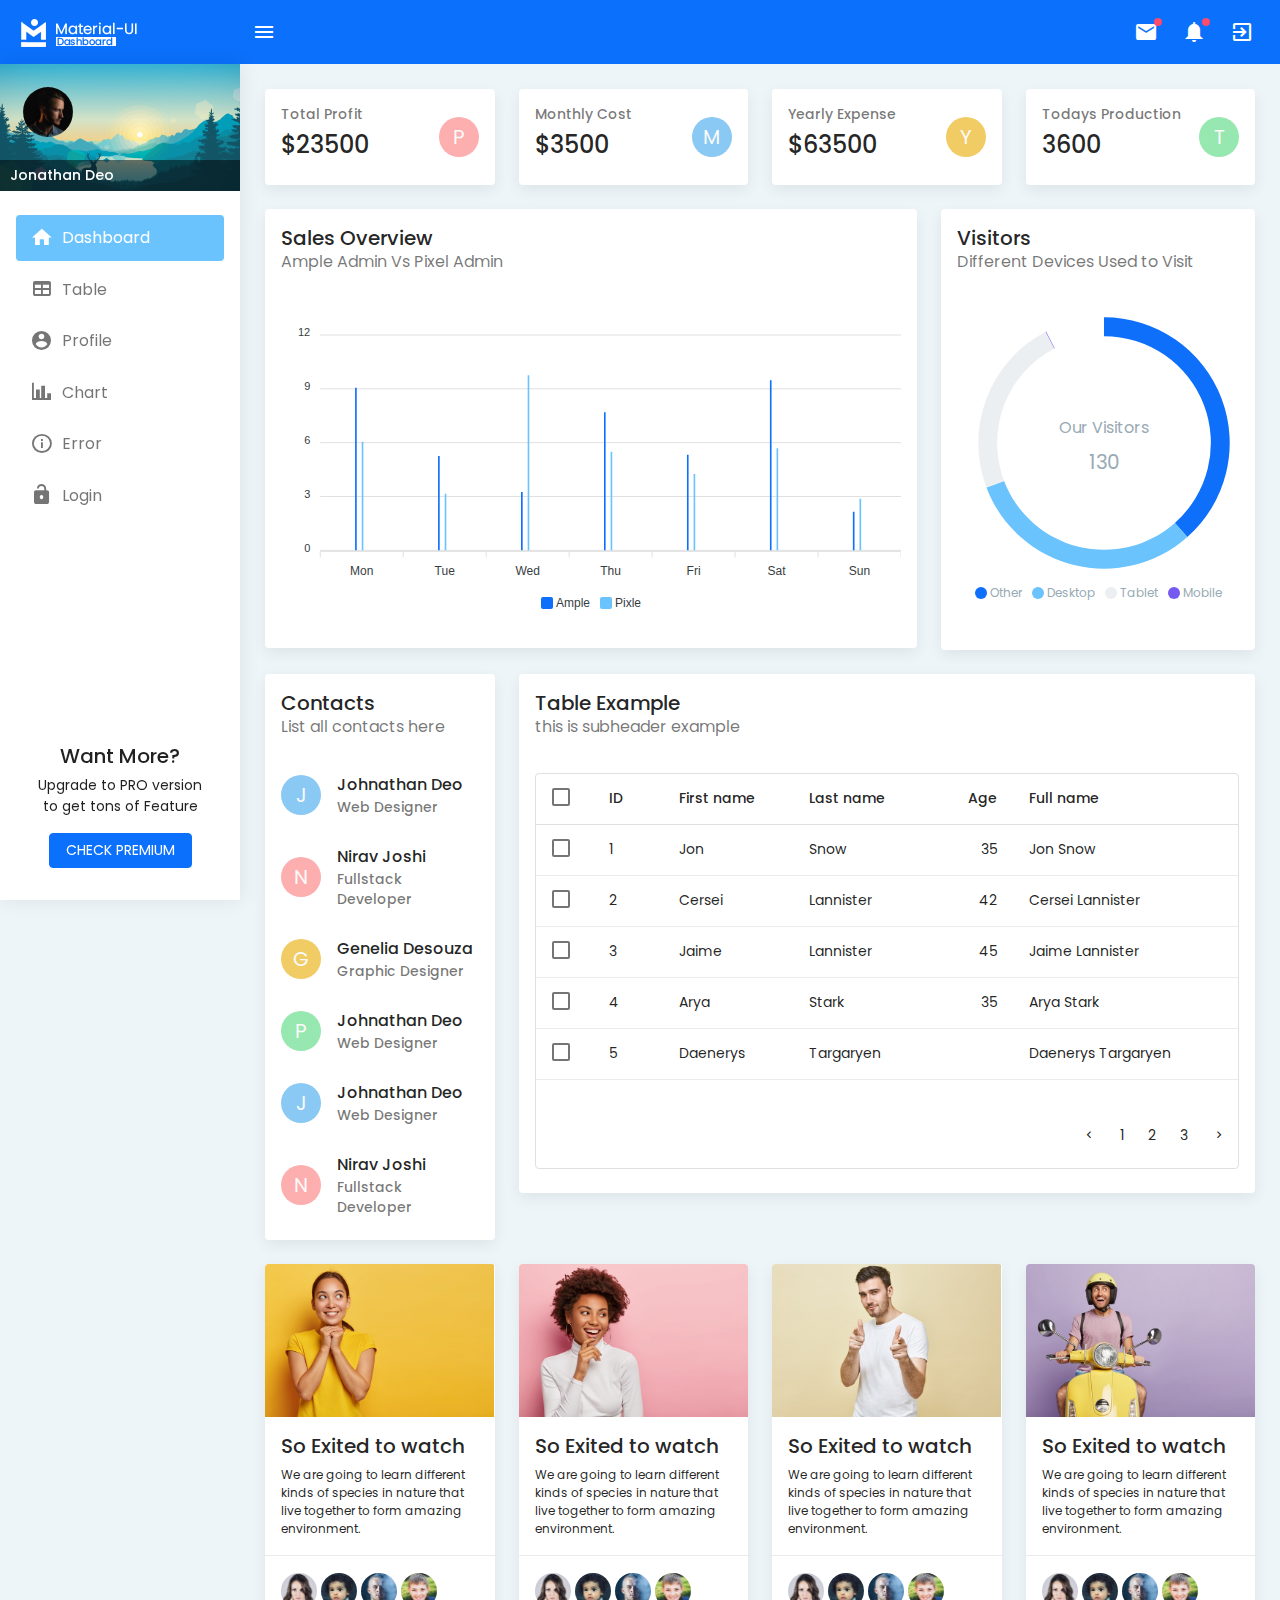
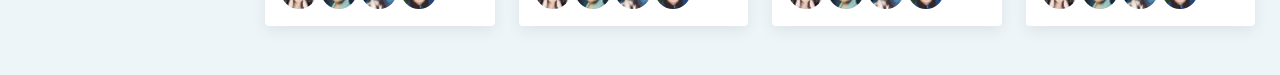
==== commit da83602f: "Fixes" ====
--- a/index.html
+++ b/index.html
@@ -50,6 +50,7 @@
                   <span class="point"></span>
                 </div>
               </a>
+              <ul class="dropdown-menu" aria-labelledby="navbarDropdown"></ul>
             </li>
             <li class="nav-item dropdown">
               <a class="nav-link dropdown-toggle" href="#" id="navbarDropdown" role="button" data-bs-toggle="dropdown"
@@ -59,6 +60,7 @@
                   <span class="point"></span>
                 </div>
               </a>
+              <ul class="dropdown-menu" aria-labelledby="navbarDropdown"></ul>
             </li>
             <li class="nav-item">
               <a class="nav-link active" aria-current="page" href="#"><i class="mdi mdi-login-variant"></i></a>
@@ -434,7 +436,7 @@
           <!-- column -->
           <div class="col-lg-3 col-sm-6">
             <div class="card img-box">
-              <div class="bg-img1"></div>
+              <div><img class="img-fluid" src="./images/backgrounds/u1.jpg" alt="u1"></div>
               <div class="card-body border-bottom">
                 <h4 class="card-title mb-2">So Exited to watch</h4>
                 <p>We are going to learn different kinds of species in nature that live together to form amazing environment.</p>
@@ -452,7 +454,7 @@
           <!-- column -->
           <div class="col-lg-3 col-sm-6">
             <div class="card img-box">
-              <div class="bg-img2"></div>
+              <div><img class="img-fluid" src="./images/backgrounds/u2.jpg" alt="u2"></div>
               <div class="card-body border-bottom">
                 <h4 class="card-title mb-2">So Exited to watch</h4>
                 <p>We are going to learn different kinds of species in nature that live together to form amazing environment.</p>
@@ -470,7 +472,7 @@
           <!-- column -->
           <div class="col-lg-3 col-sm-6">
             <div class="card img-box">
-              <div class="bg-img3"></div>
+              <div><img class="img-fluid" src="./images/backgrounds/u3.jpg" alt="u3"></div>
               <div class="card-body border-bottom">
                 <h4 class="card-title mb-2">So Exited to watch</h4>
                 <p>We are going to learn different kinds of species in nature that live together to form amazing environment.</p>
@@ -488,7 +490,7 @@
           <!-- column -->
           <div class="col-lg-3 col-sm-6">
             <div class="card img-box">
-              <div class="bg-img4"></div>
+              <div><img class="img-fluid" src="./images/backgrounds/u4.jpg" alt="u4"></div>
               <div class="card-body border-bottom">
                 <h4 class="card-title mb-2">So Exited to watch</h4>
                 <p>We are going to learn different kinds of species in nature that live together to form amazing environment.</p>
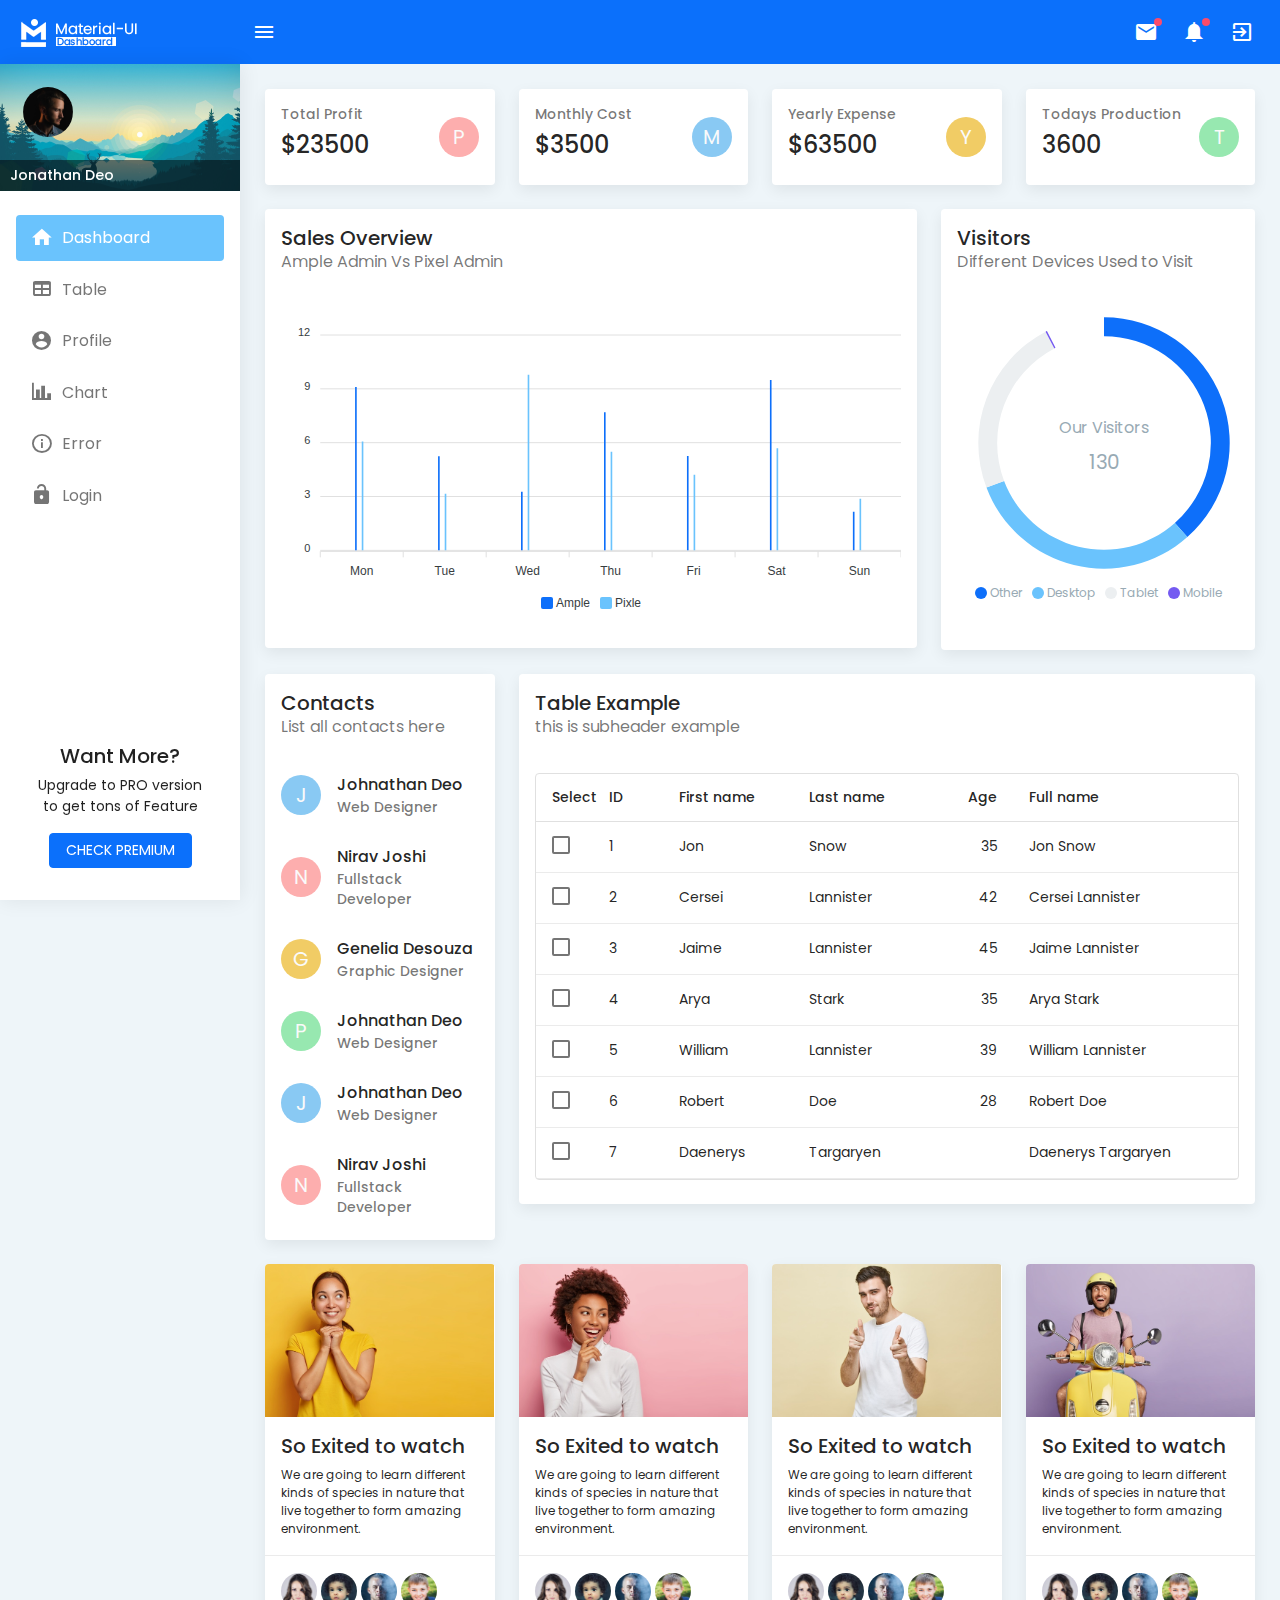
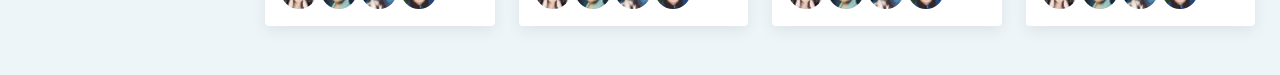
==== commit 763bd331: "Fixes." ====
--- a/index.html
+++ b/index.html
@@ -22,7 +22,7 @@
             <span>
               <img src="./images/logo-light-icon.png" alt="light icon">
             </span>
-            <span class="logo-text">
+            <span class="logo-text d-none d-xl-inline">
               <img src="./images/logo-light-text.png" alt="light text">
             </span>
           </a>
@@ -312,12 +312,7 @@
                     <!-- Table Header Start-->
                     <thead>
                       <tr>
-                        <th scope="col">
-                          <div class="form-check">
-                            <input class="form-check-input" type="checkbox" value="" id="flexCheckChecked">
-                            <label class="form-check-label" for="flexCheckChecked"></label>
-                          </div>
-                        </th>
+                        <th scope="col"><span class="fw-bold">Select</span></th>
                         <th scope="col"><span class="fw-bold">ID</span></th>
                         <th scope="col"><span class="fw-bold">First name</span></th>
                         <th scope="col"><span class="fw-bold">Last name</span></th>
@@ -394,6 +389,34 @@
                           </div>
                         </td>
                         <td><span class="fw-normal">5</span></td>
+                        <td><span class="fw-normal">William</span></td>
+                        <td><span class="fw-normal">Lannister</span></td>
+                        <td><span class="fw-normal">39</span></td>
+                        <td><span class="fw-normal">William Lannister</span></td>
+                        <td><span class="fw-normal"></span></td>
+                      </tr>
+                      <tr>
+                        <td scope="row">
+                          <div class="form-check">
+                            <input class="form-check-input" type="checkbox" value="" id="flexCheckChecked">
+                            <label class="form-check-label" for="flexCheckChecked"></label>
+                          </div>
+                        </td>
+                        <td><span class="fw-normal">6</span></td>
+                        <td><span class="fw-normal">Robert</span></td>
+                        <td><span class="fw-normal">Doe</span></td>
+                        <td><span class="fw-normal">28</span></td>
+                        <td><span class="fw-normal">Robert Doe</span></td>
+                        <td><span class="fw-normal"></span></td>
+                      </tr>
+                      <tr>
+                        <td scope="row">
+                          <div class="form-check">
+                            <input class="form-check-input" type="checkbox" value="" id="flexCheckChecked">
+                            <label class="form-check-label" for="flexCheckChecked"></label>
+                          </div>
+                        </td>
+                        <td><span class="fw-normal">7</span></td>
                         <td><span class="fw-normal">Daenerys</span></td>
                         <td><span class="fw-normal">Targaryen</span></td>
                         <td><span class="fw-normal"></span></td>
@@ -403,28 +426,6 @@
                     </tbody>
                      <!-- Table Body End-->
                   </table>
-
-                  <!-- Pagination Start -->
-                  <div class="d-flex justify-content-end">
-                    <nav aria-label="Page navigation example">
-                      <ul class="pagination">
-                        <li class="page-item">
-                          <a class="page-link" href="#" aria-label="Previous">
-                            <span aria-hidden="true"><i class="mdi mdi-chevron-left"></i></span>
-                          </a>
-                        </li>
-                        <li class="page-item"><a class="page-link" href="#">1</a></li>
-                        <li class="page-item"><a class="page-link" href="#">2</a></li>
-                        <li class="page-item"><a class="page-link" href="#">3</a></li>
-                        <li class="page-item">
-                          <a class="page-link" href="#" aria-label="Next">
-                            <span aria-hidden="true"><i class="mdi mdi-chevron-right"></i></span>
-                          </a>
-                        </li>
-                      </ul>
-                    </nav>
-                  </div>
-                  <!-- Pagination End -->
                 </div>
               </div>
             </div>
